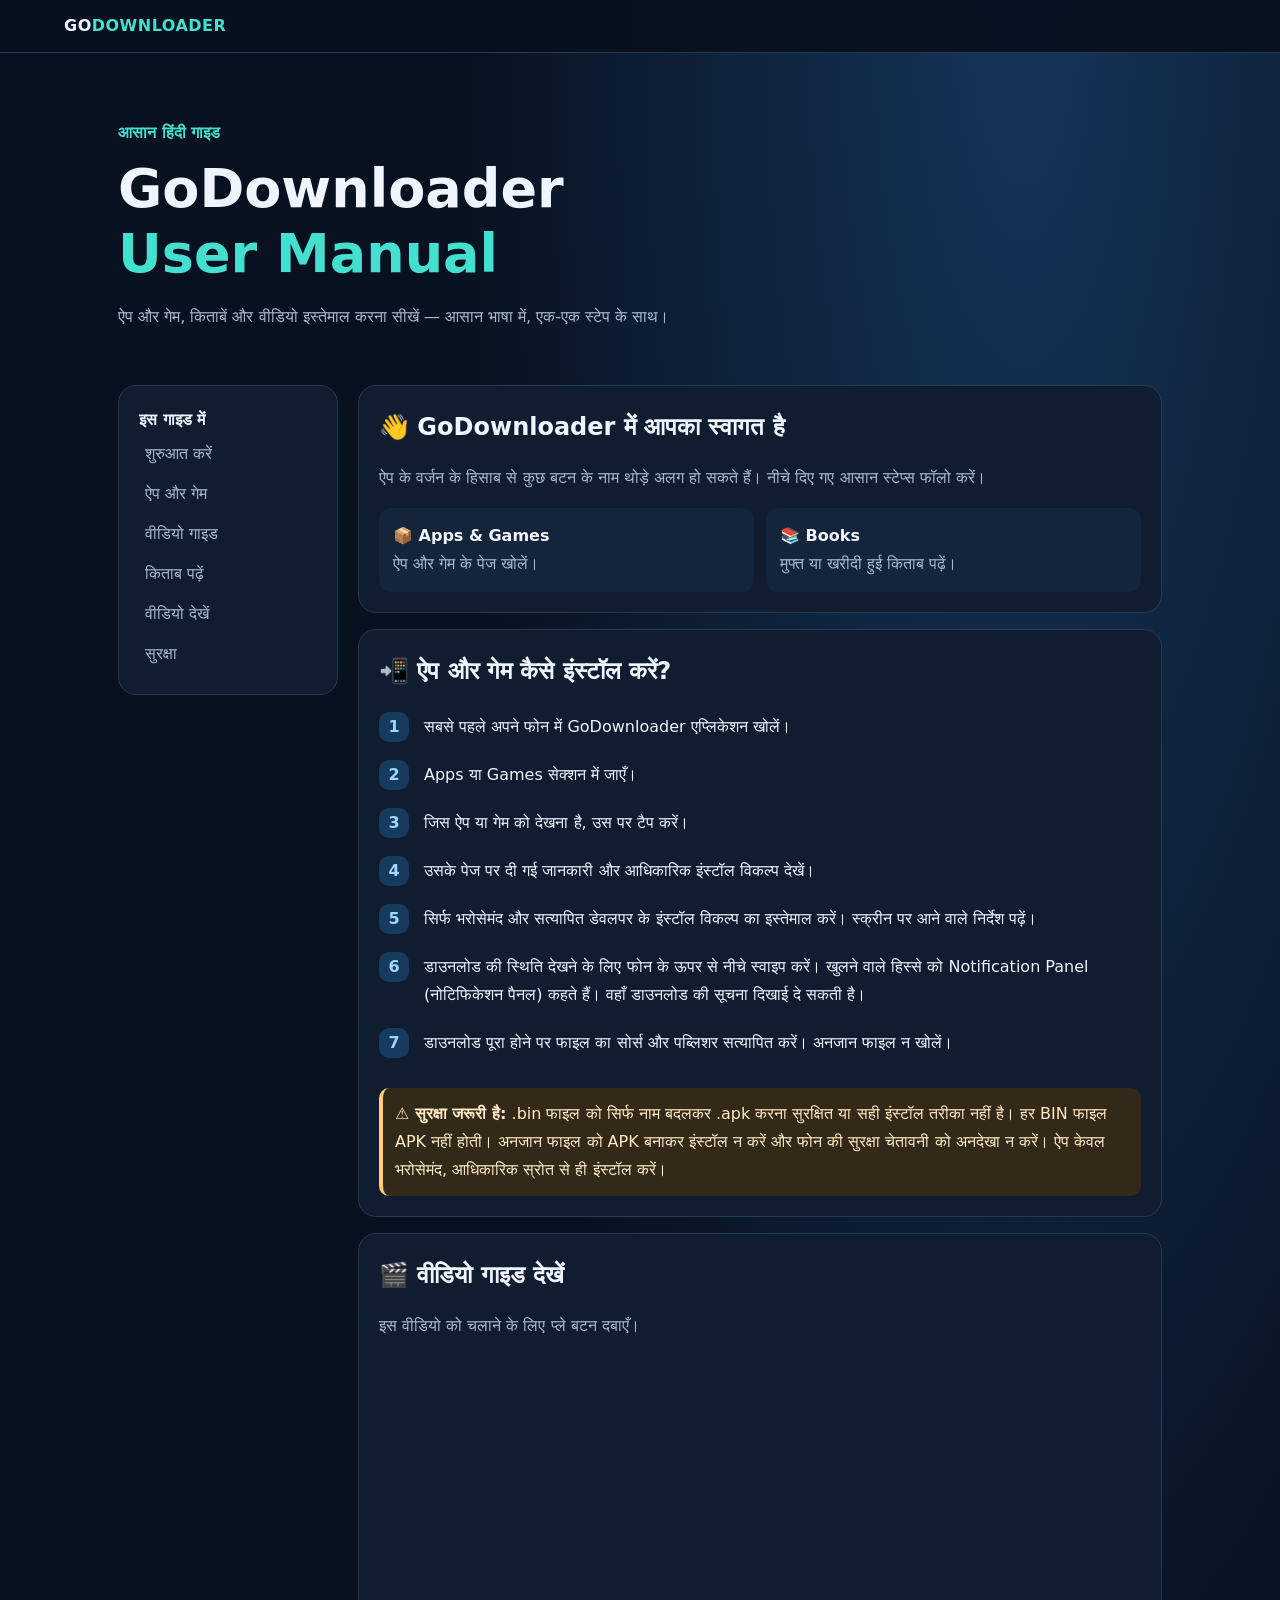
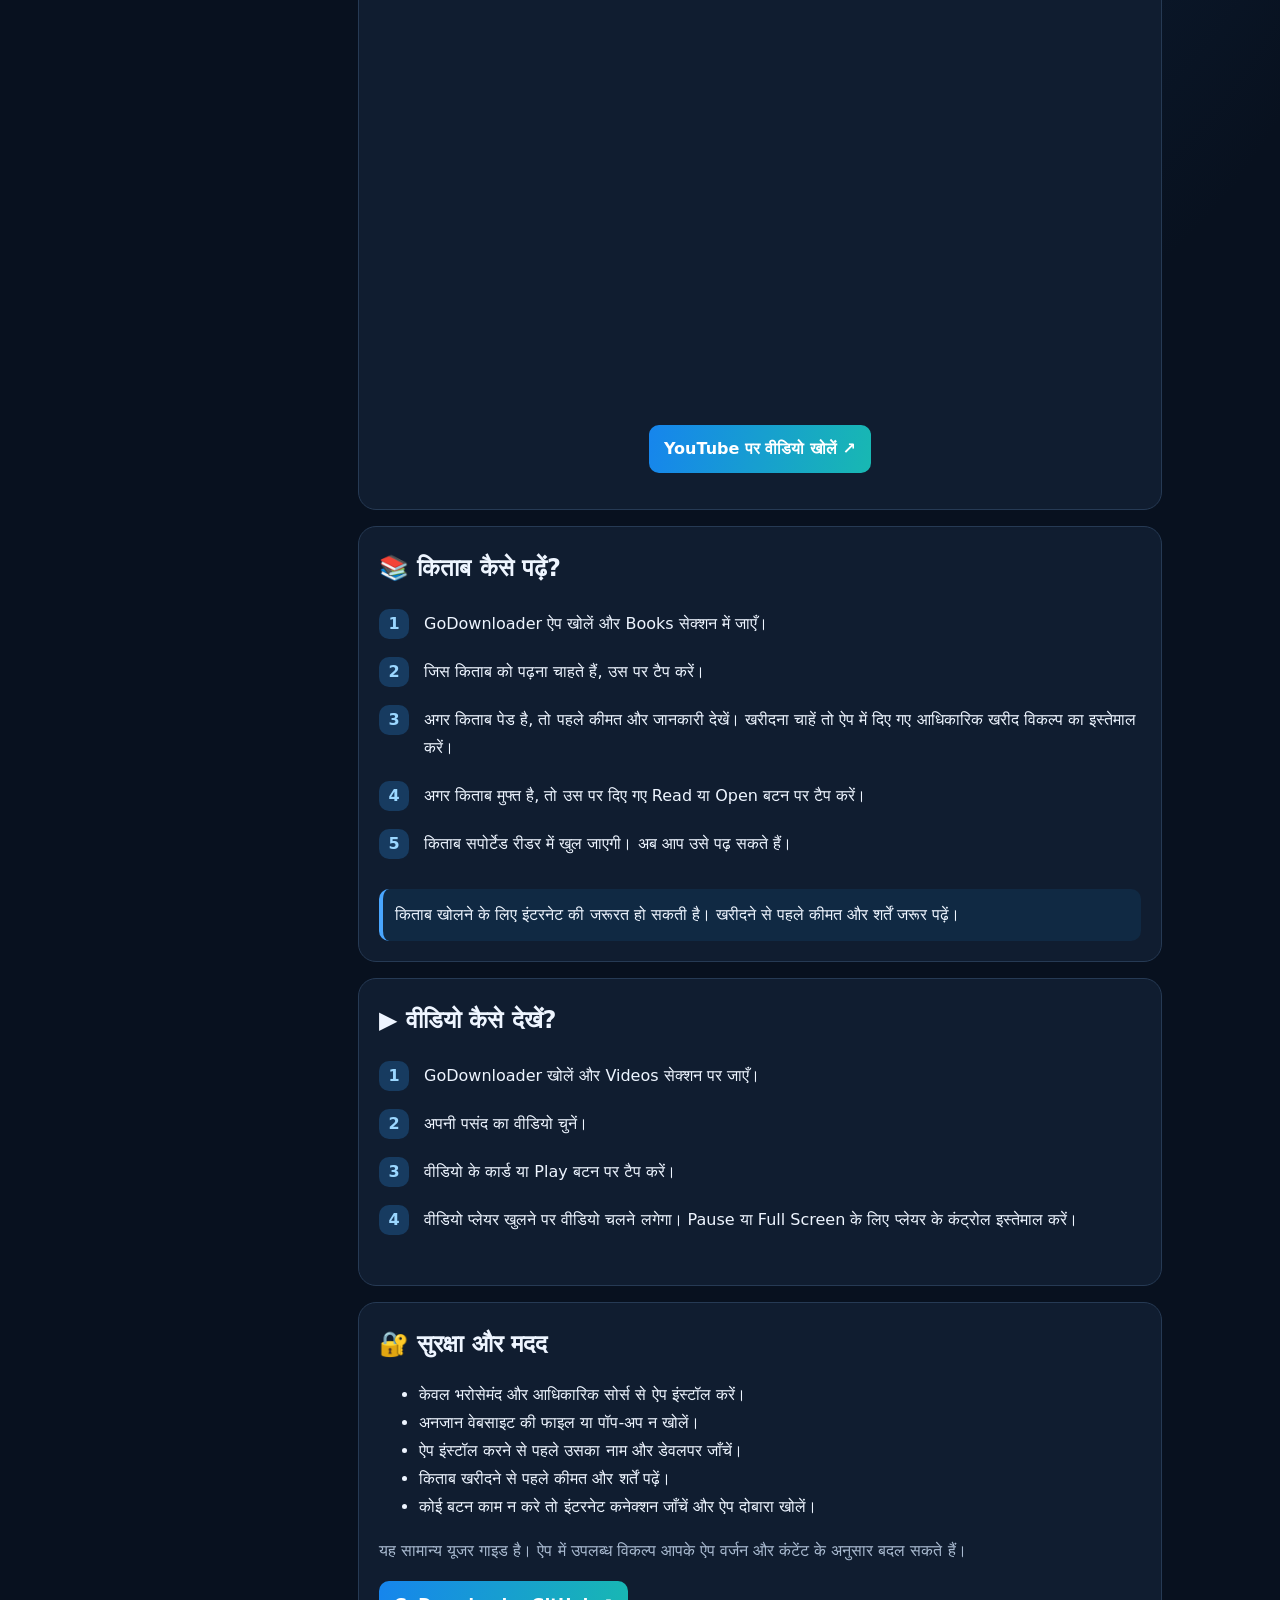
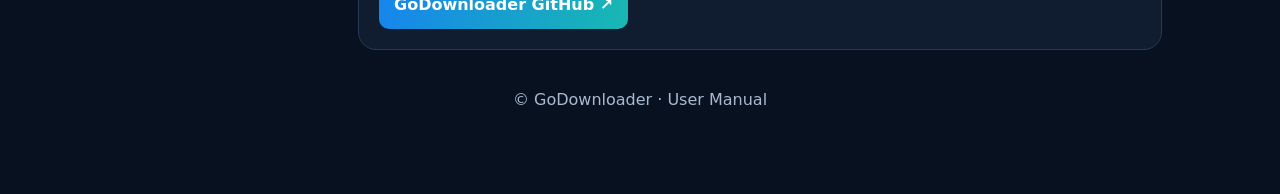
==== user-manual.html @ 9b49cb7e "Add Hindi GoDownloader user manual" ====
<!doctype html><html lang="hi"><head><meta charset="utf-8"><meta name="viewport" content="width=device-width,initial-scale=1"><meta name="theme-color" content="#08111f"><meta name="description" content="GoDownloader का आसान हिंदी यूजर मैनुअल"><title>GoDownloader — User Manual</title><style>
:root{--bg:#08111f;--panel:#101d30;--muted:#a9bad0;--blue:#49a6ff;--cyan:#43e0d0;--line:#263a54}*{box-sizing:border-box}html{scroll-behavior:smooth;scroll-padding-top:75px}body{margin:0;background:radial-gradient(ellipse at 80% 0%,#15355a,transparent 40%),var(--bg);color:#eef5ff;font:16px/1.75 system-ui,"Noto Sans Devanagari",sans-serif}a{color:var(--blue)}header{position:sticky;top:0;background:#08111fee;border-bottom:1px solid var(--line);padding:12px 5%;z-index:3}.brand{font-weight:900;letter-spacing:.5px}.brand span{color:var(--cyan)}.wrap{max-width:1080px;margin:auto;padding:28px 18px 60px}.hero{padding:38px 0}.eyebrow{color:var(--cyan);font-weight:800}.hero h1{font-size:clamp(34px,6vw,54px);line-height:1.2;margin:10px 0}.muted{color:var(--muted)}.layout{display:grid;grid-template-columns:220px 1fr;gap:20px}.side,.card{background:var(--panel);border:1px solid var(--line);border-radius:18px;padding:20px}.side{position:sticky;top:70px;height:max-content}.side a{display:block;padding:6px;text-decoration:none;color:var(--muted)}.card{margin-bottom:16px}.card h2{margin:0 0 12px}.steps{list-style:none;padding:0;counter-reset:n}.steps li{counter-increment:n;padding:5px 0 15px 45px;position:relative}.steps li:before{content:counter(n);position:absolute;left:0;top:4px;background:#173b60;color:#9bd7ff;border-radius:10px;width:30px;height:30px;display:grid;place-items:center;font-weight:bold}.note{background:#102943;border-left:4px solid var(--blue);padding:12px;border-radius:10px}.warning{background:#332918;border-left-color:#ffcf70;color:#ffebc7}.video{width:min(100%,360px);aspect-ratio:9/16;margin:18px auto}.video iframe{width:100%;height:100%;border:0;border-radius:14px}.btn{display:inline-block;background:linear-gradient(100deg,#1685ed,#18b8b2);color:white;text-decoration:none;padding:10px 15px;border-radius:10px;font-weight:750}.grid{display:grid;grid-template-columns:1fr 1fr;gap:12px}.mini{background:#14243a;padding:14px;border-radius:12px}.footer{text-align:center;color:var(--muted);padding:20px}@media(max-width:700px){.layout{grid-template-columns:1fr}.side{position:static;display:grid;grid-template-columns:1fr 1fr}.side b{grid-column:1/-1}.grid{grid-template-columns:1fr}}
</style></head><body><header><div class="brand">GO<span>DOWNLOADER</span></div></header><div class="wrap"><section class="hero"><div class="eyebrow">आसान हिंदी गाइड</div><h1>GoDownloader<br><span style="color:var(--cyan)">User Manual</span></h1><p class="muted">ऐप और गेम, किताबें और वीडियो इस्तेमाल करना सीखें — आसान भाषा में, एक-एक स्टेप के साथ।</p></section><div class="layout"><aside class="side"><b>इस गाइड में</b><a href="#start">शुरुआत करें</a><a href="#apps">ऐप और गेम</a><a href="#video">वीडियो गाइड</a><a href="#books">किताब पढ़ें</a><a href="#watch">वीडियो देखें</a><a href="#safety">सुरक्षा</a></aside><main>
<section class="card" id="start"><h2>👋 GoDownloader में आपका स्वागत है</h2><p class="muted">ऐप के वर्जन के हिसाब से कुछ बटन के नाम थोड़े अलग हो सकते हैं। नीचे दिए गए आसान स्टेप्स फॉलो करें।</p><div class="grid"><div class="mini"><b>📦 Apps & Games</b><div class="muted">ऐप और गेम के पेज खोलें।</div></div><div class="mini"><b>📚 Books</b><div class="muted">मुफ्त या खरीदी हुई किताब पढ़ें।</div></div></div></section>
<section class="card" id="apps"><h2>📲 ऐप और गेम कैसे इंस्टॉल करें?</h2><ol class="steps"><li>सबसे पहले अपने फोन में GoDownloader एप्लिकेशन खोलें।</li><li>Apps या Games सेक्शन में जाएँ।</li><li>जिस ऐप या गेम को देखना है, उस पर टैप करें।</li><li>उसके पेज पर दी गई जानकारी और आधिकारिक इंस्टॉल विकल्प देखें।</li><li>सिर्फ भरोसेमंद और सत्यापित डेवलपर के इंस्टॉल विकल्प का इस्तेमाल करें। स्क्रीन पर आने वाले निर्देश पढ़ें।</li><li>डाउनलोड की स्थिति देखने के लिए फोन के ऊपर से नीचे स्वाइप करें। खुलने वाले हिस्से को Notification Panel (नोटिफिकेशन पैनल) कहते हैं। वहाँ डाउनलोड की सूचना दिखाई दे सकती है।</li><li>डाउनलोड पूरा होने पर फाइल का सोर्स और पब्लिशर सत्यापित करें। अनजान फाइल न खोलें।</li></ol><div class="note warning"><b>⚠️ सुरक्षा जरूरी है:</b> .bin फाइल को सिर्फ नाम बदलकर .apk करना सुरक्षित या सही इंस्टॉल तरीका नहीं है। हर BIN फाइल APK नहीं होती। अनजान फाइल को APK बनाकर इंस्टॉल न करें और फोन की सुरक्षा चेतावनी को अनदेखा न करें। ऐप केवल भरोसेमंद, आधिकारिक स्रोत से ही इंस्टॉल करें।</div></section>
<section class="card" id="video"><h2>🎬 वीडियो गाइड देखें</h2><p class="muted">इस वीडियो को चलाने के लिए प्ले बटन दबाएँ।</p><div class="video"><iframe src="https://www.youtube-nocookie.com/embed/34htQ_sH3i4" title="GoDownloader user guide video" loading="lazy" allow="accelerometer; autoplay; clipboard-write; encrypted-media; gyroscope; picture-in-picture; web-share" allowfullscreen></iframe></div><p style="text-align:center"><a class="btn" href="https://youtube.com/shorts/34htQ_sH3i4?feature=share" target="_blank" rel="noopener">YouTube पर वीडियो खोलें ↗</a></p></section>
<section class="card" id="books"><h2>📚 किताब कैसे पढ़ें?</h2><ol class="steps"><li>GoDownloader ऐप खोलें और Books सेक्शन में जाएँ।</li><li>जिस किताब को पढ़ना चाहते हैं, उस पर टैप करें।</li><li>अगर किताब पेड है, तो पहले कीमत और जानकारी देखें। खरीदना चाहें तो ऐप में दिए गए आधिकारिक खरीद विकल्प का इस्तेमाल करें।</li><li>अगर किताब मुफ्त है, तो उस पर दिए गए Read या Open बटन पर टैप करें।</li><li>किताब सपोर्टेड रीडर में खुल जाएगी। अब आप उसे पढ़ सकते हैं।</li></ol><div class="note">किताब खोलने के लिए इंटरनेट की जरूरत हो सकती है। खरीदने से पहले कीमत और शर्तें जरूर पढ़ें।</div></section>
<section class="card" id="watch"><h2>▶️ वीडियो कैसे देखें?</h2><ol class="steps"><li>GoDownloader खोलें और Videos सेक्शन पर जाएँ।</li><li>अपनी पसंद का वीडियो चुनें।</li><li>वीडियो के कार्ड या Play बटन पर टैप करें।</li><li>वीडियो प्लेयर खुलने पर वीडियो चलने लगेगा। Pause या Full Screen के लिए प्लेयर के कंट्रोल इस्तेमाल करें।</li></ol></section>
<section class="card" id="safety"><h2>🔐 सुरक्षा और मदद</h2><ul><li>केवल भरोसेमंद और आधिकारिक सोर्स से ऐप इंस्टॉल करें।</li><li>अनजान वेबसाइट की फाइल या पॉप-अप न खोलें।</li><li>ऐप इंस्टॉल करने से पहले उसका नाम और डेवलपर जाँचें।</li><li>किताब खरीदने से पहले कीमत और शर्तें पढ़ें।</li><li>कोई बटन काम न करे तो इंटरनेट कनेक्शन जाँचें और ऐप दोबारा खोलें।</li></ul><p class="muted">यह सामान्य यूजर गाइड है। ऐप में उपलब्ध विकल्प आपके ऐप वर्जन और कंटेंट के अनुसार बदल सकते हैं।</p><a class="btn" href="https://github.com/Hjgjggno/GoDownloader-Github.io" target="_blank" rel="noopener">GoDownloader GitHub ↗</a></section></main></div><div class="footer">© GoDownloader · User Manual</div></div></body></html>
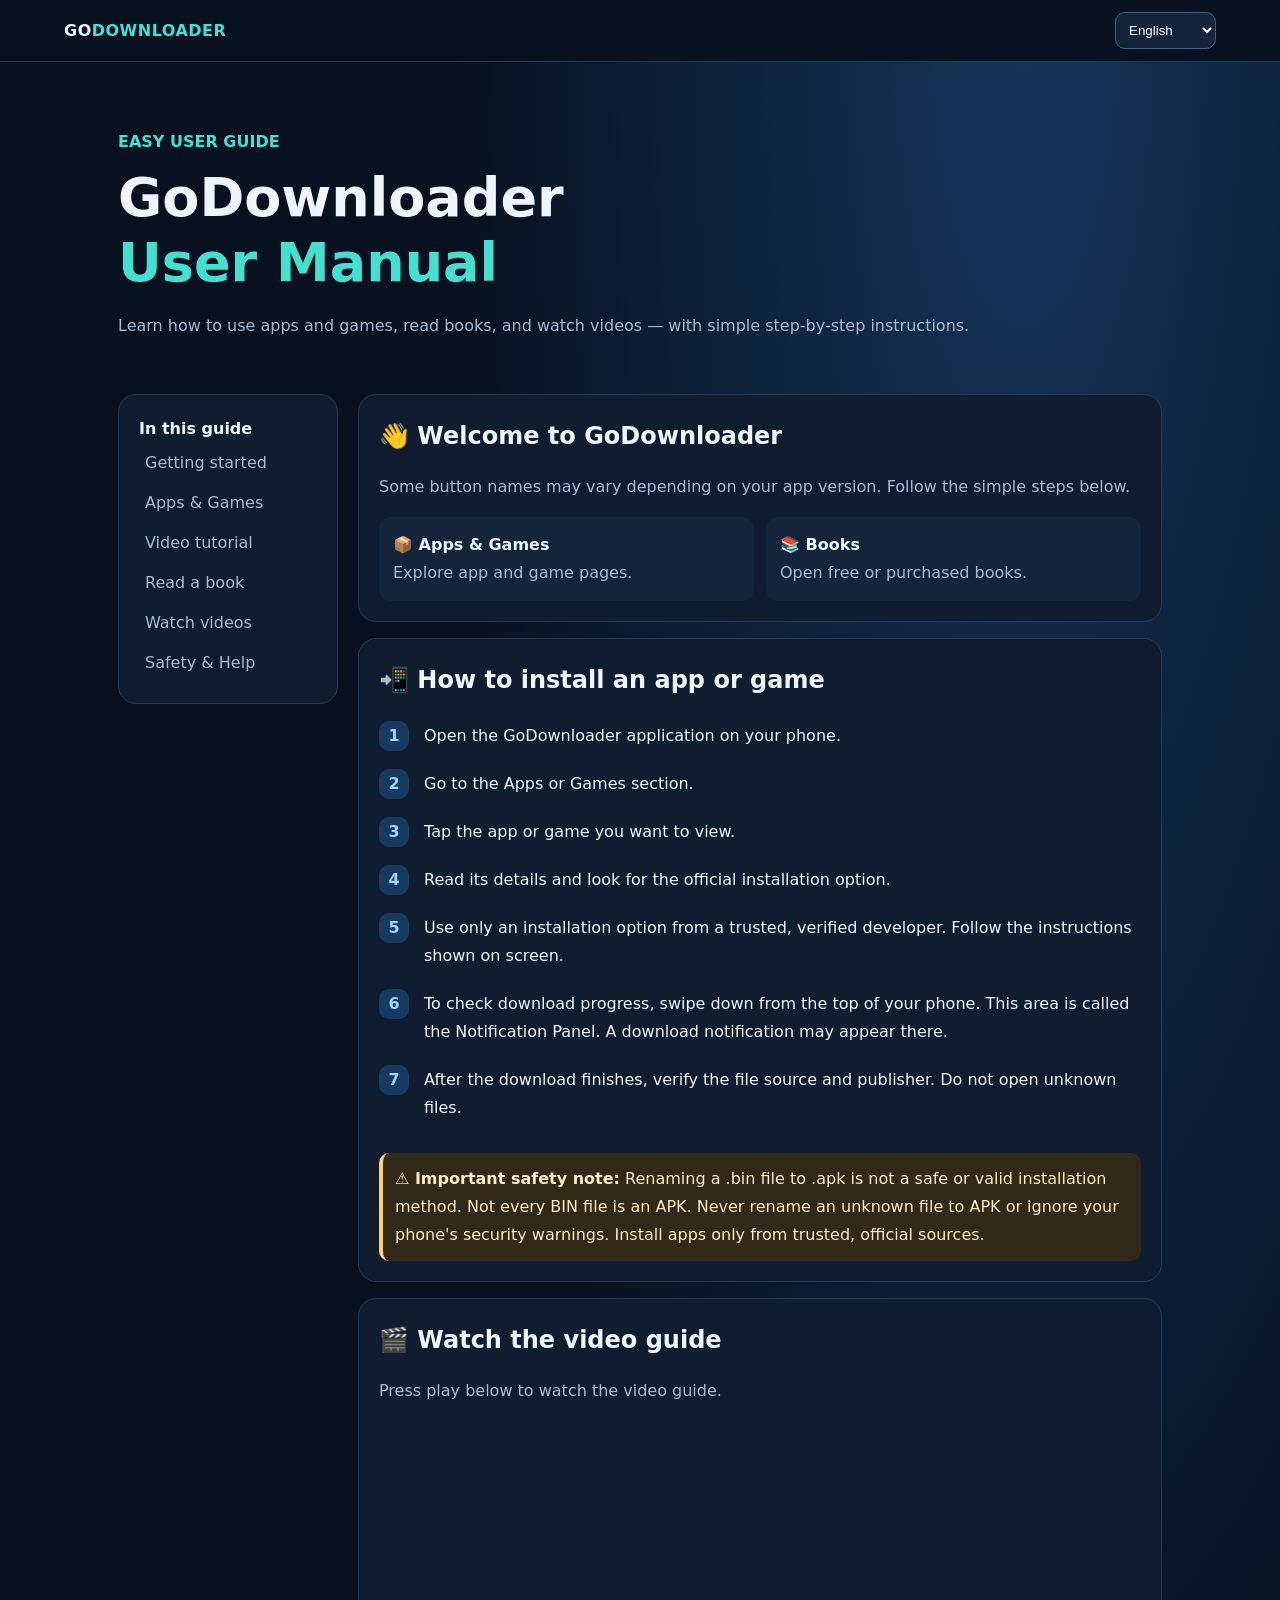
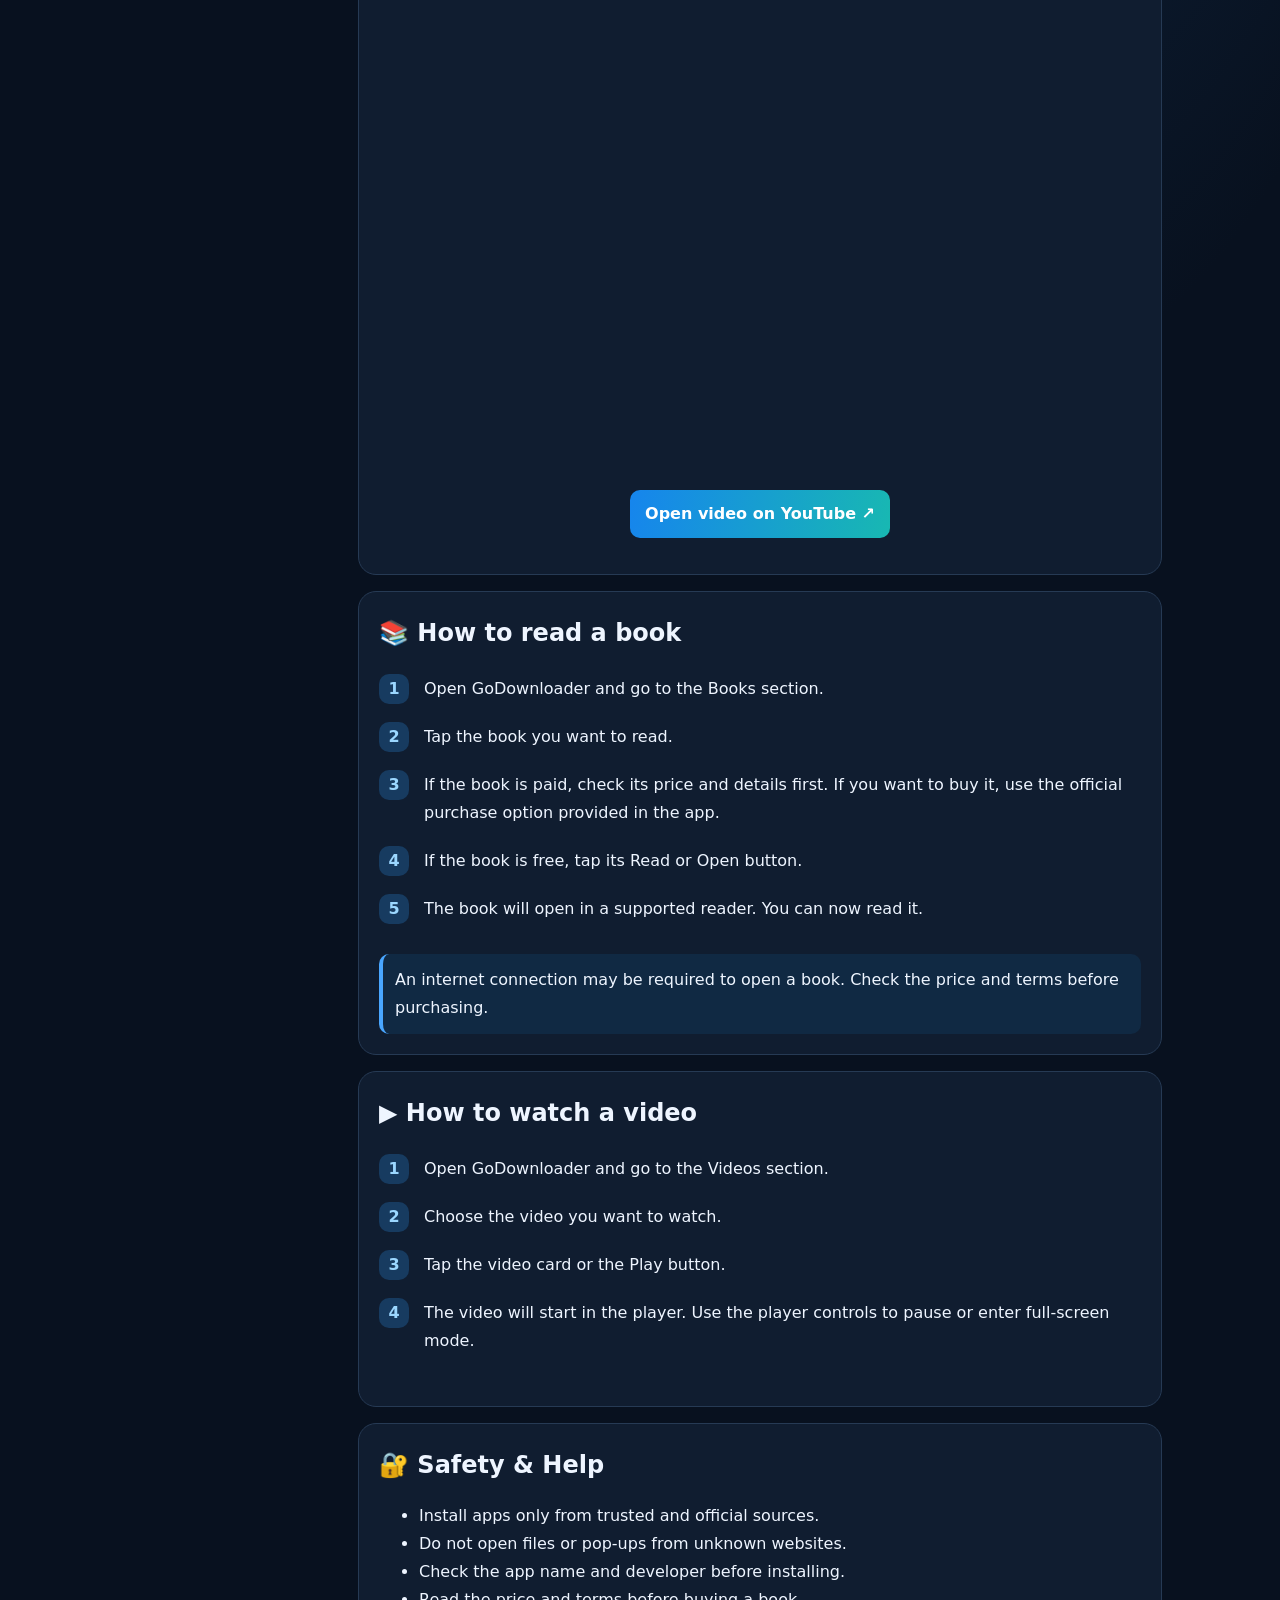
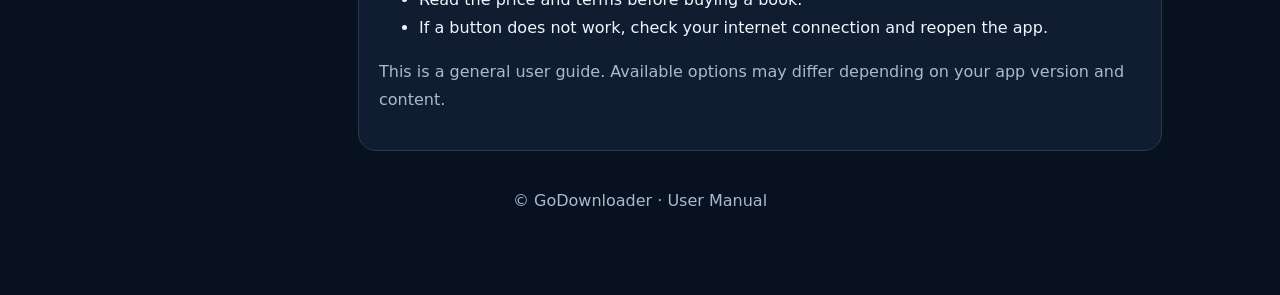
==== commit 42a2622b: "Remove GitHub link and add six-language manual" ====
--- a/user-manual.html
+++ b/user-manual.html
@@ -1,9 +1,28 @@
-<!doctype html><html lang="hi"><head><meta charset="utf-8"><meta name="viewport" content="width=device-width,initial-scale=1"><meta name="theme-color" content="#08111f"><meta name="description" content="GoDownloader का आसान हिंदी यूजर मैनुअल"><title>GoDownloader — User Manual</title><style>
-:root{--bg:#08111f;--panel:#101d30;--muted:#a9bad0;--blue:#49a6ff;--cyan:#43e0d0;--line:#263a54}*{box-sizing:border-box}html{scroll-behavior:smooth;scroll-padding-top:75px}body{margin:0;background:radial-gradient(ellipse at 80% 0%,#15355a,transparent 40%),var(--bg);color:#eef5ff;font:16px/1.75 system-ui,"Noto Sans Devanagari",sans-serif}a{color:var(--blue)}header{position:sticky;top:0;background:#08111fee;border-bottom:1px solid var(--line);padding:12px 5%;z-index:3}.brand{font-weight:900;letter-spacing:.5px}.brand span{color:var(--cyan)}.wrap{max-width:1080px;margin:auto;padding:28px 18px 60px}.hero{padding:38px 0}.eyebrow{color:var(--cyan);font-weight:800}.hero h1{font-size:clamp(34px,6vw,54px);line-height:1.2;margin:10px 0}.muted{color:var(--muted)}.layout{display:grid;grid-template-columns:220px 1fr;gap:20px}.side,.card{background:var(--panel);border:1px solid var(--line);border-radius:18px;padding:20px}.side{position:sticky;top:70px;height:max-content}.side a{display:block;padding:6px;text-decoration:none;color:var(--muted)}.card{margin-bottom:16px}.card h2{margin:0 0 12px}.steps{list-style:none;padding:0;counter-reset:n}.steps li{counter-increment:n;padding:5px 0 15px 45px;position:relative}.steps li:before{content:counter(n);position:absolute;left:0;top:4px;background:#173b60;color:#9bd7ff;border-radius:10px;width:30px;height:30px;display:grid;place-items:center;font-weight:bold}.note{background:#102943;border-left:4px solid var(--blue);padding:12px;border-radius:10px}.warning{background:#332918;border-left-color:#ffcf70;color:#ffebc7}.video{width:min(100%,360px);aspect-ratio:9/16;margin:18px auto}.video iframe{width:100%;height:100%;border:0;border-radius:14px}.btn{display:inline-block;background:linear-gradient(100deg,#1685ed,#18b8b2);color:white;text-decoration:none;padding:10px 15px;border-radius:10px;font-weight:750}.grid{display:grid;grid-template-columns:1fr 1fr;gap:12px}.mini{background:#14243a;padding:14px;border-radius:12px}.footer{text-align:center;color:var(--muted);padding:20px}@media(max-width:700px){.layout{grid-template-columns:1fr}.side{position:static;display:grid;grid-template-columns:1fr 1fr}.side b{grid-column:1/-1}.grid{grid-template-columns:1fr}}
-</style></head><body><header><div class="brand">GO<span>DOWNLOADER</span></div></header><div class="wrap"><section class="hero"><div class="eyebrow">आसान हिंदी गाइड</div><h1>GoDownloader<br><span style="color:var(--cyan)">User Manual</span></h1><p class="muted">ऐप और गेम, किताबें और वीडियो इस्तेमाल करना सीखें — आसान भाषा में, एक-एक स्टेप के साथ।</p></section><div class="layout"><aside class="side"><b>इस गाइड में</b><a href="#start">शुरुआत करें</a><a href="#apps">ऐप और गेम</a><a href="#video">वीडियो गाइड</a><a href="#books">किताब पढ़ें</a><a href="#watch">वीडियो देखें</a><a href="#safety">सुरक्षा</a></aside><main>
-<section class="card" id="start"><h2>👋 GoDownloader में आपका स्वागत है</h2><p class="muted">ऐप के वर्जन के हिसाब से कुछ बटन के नाम थोड़े अलग हो सकते हैं। नीचे दिए गए आसान स्टेप्स फॉलो करें।</p><div class="grid"><div class="mini"><b>📦 Apps & Games</b><div class="muted">ऐप और गेम के पेज खोलें।</div></div><div class="mini"><b>📚 Books</b><div class="muted">मुफ्त या खरीदी हुई किताब पढ़ें।</div></div></div></section>
-<section class="card" id="apps"><h2>📲 ऐप और गेम कैसे इंस्टॉल करें?</h2><ol class="steps"><li>सबसे पहले अपने फोन में GoDownloader एप्लिकेशन खोलें।</li><li>Apps या Games सेक्शन में जाएँ।</li><li>जिस ऐप या गेम को देखना है, उस पर टैप करें।</li><li>उसके पेज पर दी गई जानकारी और आधिकारिक इंस्टॉल विकल्प देखें।</li><li>सिर्फ भरोसेमंद और सत्यापित डेवलपर के इंस्टॉल विकल्प का इस्तेमाल करें। स्क्रीन पर आने वाले निर्देश पढ़ें।</li><li>डाउनलोड की स्थिति देखने के लिए फोन के ऊपर से नीचे स्वाइप करें। खुलने वाले हिस्से को Notification Panel (नोटिफिकेशन पैनल) कहते हैं। वहाँ डाउनलोड की सूचना दिखाई दे सकती है।</li><li>डाउनलोड पूरा होने पर फाइल का सोर्स और पब्लिशर सत्यापित करें। अनजान फाइल न खोलें।</li></ol><div class="note warning"><b>⚠️ सुरक्षा जरूरी है:</b> .bin फाइल को सिर्फ नाम बदलकर .apk करना सुरक्षित या सही इंस्टॉल तरीका नहीं है। हर BIN फाइल APK नहीं होती। अनजान फाइल को APK बनाकर इंस्टॉल न करें और फोन की सुरक्षा चेतावनी को अनदेखा न करें। ऐप केवल भरोसेमंद, आधिकारिक स्रोत से ही इंस्टॉल करें।</div></section>
-<section class="card" id="video"><h2>🎬 वीडियो गाइड देखें</h2><p class="muted">इस वीडियो को चलाने के लिए प्ले बटन दबाएँ।</p><div class="video"><iframe src="https://www.youtube-nocookie.com/embed/34htQ_sH3i4" title="GoDownloader user guide video" loading="lazy" allow="accelerometer; autoplay; clipboard-write; encrypted-media; gyroscope; picture-in-picture; web-share" allowfullscreen></iframe></div><p style="text-align:center"><a class="btn" href="https://youtube.com/shorts/34htQ_sH3i4?feature=share" target="_blank" rel="noopener">YouTube पर वीडियो खोलें ↗</a></p></section>
-<section class="card" id="books"><h2>📚 किताब कैसे पढ़ें?</h2><ol class="steps"><li>GoDownloader ऐप खोलें और Books सेक्शन में जाएँ।</li><li>जिस किताब को पढ़ना चाहते हैं, उस पर टैप करें।</li><li>अगर किताब पेड है, तो पहले कीमत और जानकारी देखें। खरीदना चाहें तो ऐप में दिए गए आधिकारिक खरीद विकल्प का इस्तेमाल करें।</li><li>अगर किताब मुफ्त है, तो उस पर दिए गए Read या Open बटन पर टैप करें।</li><li>किताब सपोर्टेड रीडर में खुल जाएगी। अब आप उसे पढ़ सकते हैं।</li></ol><div class="note">किताब खोलने के लिए इंटरनेट की जरूरत हो सकती है। खरीदने से पहले कीमत और शर्तें जरूर पढ़ें।</div></section>
-<section class="card" id="watch"><h2>▶️ वीडियो कैसे देखें?</h2><ol class="steps"><li>GoDownloader खोलें और Videos सेक्शन पर जाएँ।</li><li>अपनी पसंद का वीडियो चुनें।</li><li>वीडियो के कार्ड या Play बटन पर टैप करें।</li><li>वीडियो प्लेयर खुलने पर वीडियो चलने लगेगा। Pause या Full Screen के लिए प्लेयर के कंट्रोल इस्तेमाल करें।</li></ol></section>
-<section class="card" id="safety"><h2>🔐 सुरक्षा और मदद</h2><ul><li>केवल भरोसेमंद और आधिकारिक सोर्स से ऐप इंस्टॉल करें।</li><li>अनजान वेबसाइट की फाइल या पॉप-अप न खोलें।</li><li>ऐप इंस्टॉल करने से पहले उसका नाम और डेवलपर जाँचें।</li><li>किताब खरीदने से पहले कीमत और शर्तें पढ़ें।</li><li>कोई बटन काम न करे तो इंटरनेट कनेक्शन जाँचें और ऐप दोबारा खोलें।</li></ul><p class="muted">यह सामान्य यूजर गाइड है। ऐप में उपलब्ध विकल्प आपके ऐप वर्जन और कंटेंट के अनुसार बदल सकते हैं।</p><a class="btn" href="https://github.com/Hjgjggno/GoDownloader-Github.io" target="_blank" rel="noopener">GoDownloader GitHub ↗</a></section></main></div><div class="footer">© GoDownloader · User Manual</div></div></body></html>+<!doctype html>
+<html lang="en"><head><meta charset="utf-8"><meta name="viewport" content="width=device-width,initial-scale=1"><meta name="theme-color" content="#08111f"><meta name="description" content="GoDownloader user manual in six languages"><title>GoDownloader — User Manual</title>
+<style>
+:root{--bg:#08111f;--panel:#101d30;--muted:#a9bad0;--blue:#49a6ff;--cyan:#43e0d0;--line:#263a54}*{box-sizing:border-box}html{scroll-behavior:smooth;scroll-padding-top:80px}body{margin:0;background:radial-gradient(ellipse at 80% 0%,#15355a,transparent 40%),var(--bg);color:#eef5ff;font:16px/1.75 system-ui,"Noto Sans Devanagari",sans-serif}a{color:var(--blue)}header{position:sticky;top:0;background:#08111fee;border-bottom:1px solid var(--line);padding:12px 5%;z-index:3;display:flex;justify-content:space-between;align-items:center;gap:12px}.brand{font-weight:900;letter-spacing:.5px}.brand span{color:var(--cyan)}select{background:#14243a;color:white;border:1px solid #42617e;border-radius:10px;padding:9px;max-width:48%}.wrap{max-width:1080px;margin:auto;padding:28px 18px 60px}.hero{padding:38px 0}.eyebrow{color:var(--cyan);font-weight:800}.hero h1{font-size:clamp(34px,6vw,54px);line-height:1.2;margin:10px 0}.muted{color:var(--muted)}.layout{display:grid;grid-template-columns:220px 1fr;gap:20px}.side,.card{background:var(--panel);border:1px solid var(--line);border-radius:18px;padding:20px}.side{position:sticky;top:75px;height:max-content}.side a{display:block;padding:6px;text-decoration:none;color:var(--muted)}.card{margin-bottom:16px}.card h2{margin:0 0 12px}.steps{list-style:none;padding:0;counter-reset:n}.steps li{counter-increment:n;padding:5px 0 15px 45px;position:relative}.steps li:before{content:counter(n);position:absolute;left:0;top:4px;background:#173b60;color:#9bd7ff;border-radius:10px;width:30px;height:30px;display:grid;place-items:center;font-weight:bold}.note{background:#102943;border-left:4px solid var(--blue);padding:12px;border-radius:10px}.warning{background:#332918;border-left-color:#ffcf70;color:#ffebc7}.video{width:min(100%,360px);aspect-ratio:9/16;margin:18px auto}.video iframe{width:100%;height:100%;border:0;border-radius:14px}.btn{display:inline-block;background:linear-gradient(100deg,#1685ed,#18b8b2);color:white;text-decoration:none;padding:10px 15px;border-radius:10px;font-weight:750}.grid{display:grid;grid-template-columns:1fr 1fr;gap:12px}.mini{background:#14243a;padding:14px;border-radius:12px}.footer{text-align:center;color:var(--muted);padding:20px}@media(max-width:700px){.layout{grid-template-columns:1fr}.side{position:static;display:grid;grid-template-columns:1fr 1fr}.side b{grid-column:1/-1}.grid{grid-template-columns:1fr}}
+</style></head><body>
+<header><div class="brand">GO<span>DOWNLOADER</span></div><select id="language" aria-label="Choose language"><option value="en">English</option><option value="hi">हिन्दी</option><option value="ar">العربية</option><option value="zh">中文</option><option value="pt">Português</option><option value="es">Español</option></select></header>
+<div class="wrap"><section class="hero"><div class="eyebrow" data-i="eyebrow">EASY USER GUIDE</div><h1>GoDownloader<br><span style="color:var(--cyan)">User Manual</span></h1><p class="muted" data-i="intro">Learn how to use apps and games, read books, and watch videos — with simple step-by-step instructions.</p></section>
+<div class="layout"><aside class="side"><b data-i="contents">In this guide</b><a href="#start" data-i="navStart">Getting started</a><a href="#apps" data-i="navApps">Apps & Games</a><a href="#video" data-i="navVideo">Video tutorial</a><a href="#books" data-i="navBooks">Read a book</a><a href="#watch" data-i="navWatch">Watch videos</a><a href="#safety" data-i="navSafety">Safety & Help</a></aside><main>
+<section class="card" id="start"><h2 data-i="welcome">👋 Welcome to GoDownloader</h2><p class="muted" data-i="welcomeText">Some button names may vary depending on your app version. Follow the simple steps below.</p><div class="grid"><div class="mini"><b>📦 Apps & Games</b><div class="muted" data-i="appsShort">Explore app and game pages.</div></div><div class="mini"><b>📚 Books</b><div class="muted" data-i="booksShort">Open free or purchased books.</div></div></div></section>
+<section class="card" id="apps"><h2 data-i="appsTitle">📲 How to install an app or game</h2><ol class="steps"><li data-i="a1">Open the GoDownloader application on your phone.</li><li data-i="a2">Go to the Apps or Games section.</li><li data-i="a3">Tap the app or game you want to view.</li><li data-i="a4">Read its details and look for the official installation option.</li><li data-i="a5">Use only an installation option from a trusted, verified developer. Follow the instructions shown on screen.</li><li data-i="a6">To check download progress, swipe down from the top of your phone. This area is called the Notification Panel. A download notification may appear there.</li><li data-i="a7">After the download finishes, verify the file source and publisher. Do not open unknown files.</li></ol><div class="note warning"><b data-i="warningTitle">⚠️ Important safety note:</b> <span data-i="warningText">Renaming a .bin file to .apk is not a safe or valid installation method. Not every BIN file is an APK. Never rename an unknown file to APK or ignore your phone's security warnings. Install apps only from trusted, official sources.</span></div></section>
+<section class="card" id="video"><h2 data-i="videoTitle">🎬 Watch the video guide</h2><p class="muted" data-i="videoText">Press play below to watch the video guide.</p><div class="video"><iframe src="https://www.youtube-nocookie.com/embed/34htQ_sH3i4" title="GoDownloader user guide video" loading="lazy" allow="accelerometer; autoplay; clipboard-write; encrypted-media; gyroscope; picture-in-picture; web-share" allowfullscreen></iframe></div><p style="text-align:center"><a class="btn" href="https://youtube.com/shorts/34htQ_sH3i4?feature=share" target="_blank" rel="noopener" data-i="youtube">Open video on YouTube ↗</a></p></section>
+<section class="card" id="books"><h2 data-i="booksTitle">📚 How to read a book</h2><ol class="steps"><li data-i="b1">Open GoDownloader and go to the Books section.</li><li data-i="b2">Tap the book you want to read.</li><li data-i="b3">If the book is paid, check its price and details first. If you want to buy it, use the official purchase option provided in the app.</li><li data-i="b4">If the book is free, tap its Read or Open button.</li><li data-i="b5">The book will open in a supported reader. You can now read it.</li></ol><div class="note" data-i="bookNote">An internet connection may be required to open a book. Check the price and terms before purchasing.</div></section>
+<section class="card" id="watch"><h2 data-i="watchTitle">▶️ How to watch a video</h2><ol class="steps"><li data-i="w1">Open GoDownloader and go to the Videos section.</li><li data-i="w2">Choose the video you want to watch.</li><li data-i="w3">Tap the video card or the Play button.</li><li data-i="w4">The video will start in the player. Use the player controls to pause or enter full-screen mode.</li></ol></section>
+<section class="card" id="safety"><h2 data-i="safetyTitle">🔐 Safety & Help</h2><ul><li data-i="s1">Install apps only from trusted and official sources.</li><li data-i="s2">Do not open files or pop-ups from unknown websites.</li><li data-i="s3">Check the app name and developer before installing.</li><li data-i="s4">Read the price and terms before buying a book.</li><li data-i="s5">If a button does not work, check your internet connection and reopen the app.</li></ul><p class="muted" data-i="disclaimer">This is a general user guide. Available options may differ depending on your app version and content.</p></section>
+</main></div><div class="footer">© GoDownloader · <span data-i="footer">User Manual</span></div></div>
+<script>
+const translations={
+en:{eyebrow:"EASY USER GUIDE",intro:"Learn how to use apps and games, read books, and watch videos — with simple step-by-step instructions.",contents:"In this guide",navStart:"Getting started",navApps:"Apps & Games",navVideo:"Video tutorial",navBooks:"Read a book",navWatch:"Watch videos",navSafety:"Safety & Help",welcome:"👋 Welcome to GoDownloader",welcomeText:"Some button names may vary depending on your app version. Follow the simple steps below.",appsShort:"Explore app and game pages.",booksShort:"Open free or purchased books.",appsTitle:"📲 How to install an app or game",a1:"Open the GoDownloader application on your phone.",a2:"Go to the Apps or Games section.",a3:"Tap the app or game you want to view.",a4:"Read its details and look for the official installation option.",a5:"Use only an installation option from a trusted, verified developer. Follow the instructions shown on screen.",a6:"To check download progress, swipe down from the top of your phone. This area is called the Notification Panel. A download notification may appear there.",a7:"After the download finishes, verify the file source and publisher. Do not open unknown files.",warningTitle:"⚠️ Important safety note:",warningText:"Renaming a .bin file to .apk is not a safe or valid installation method. Not every BIN file is an APK. Never rename an unknown file to APK or ignore your phone's security warnings. Install apps only from trusted, official sources.",videoTitle:"🎬 Watch the video guide",videoText:"Press play below to watch the video guide.",youtube:"Open video on YouTube ↗",booksTitle:"📚 How to read a book",b1:"Open GoDownloader and go to the Books section.",b2:"Tap the book you want to read.",b3:"If the book is paid, check its price and details first. If you want to buy it, use the official purchase option provided in the app.",b4:"If the book is free, tap its Read or Open button.",b5:"The book will open in a supported reader. You can now read it.",bookNote:"An internet connection may be required to open a book. Check the price and terms before purchasing.",watchTitle:"▶️ How to watch a video",w1:"Open GoDownloader and go to the Videos section.",w2:"Choose the video you want to watch.",w3:"Tap the video card or the Play button.",w4:"The video will start in the player. Use the player controls to pause or enter full-screen mode.",safetyTitle:"🔐 Safety & Help",s1:"Install apps only from trusted and official sources.",s2:"Do not open files or pop-ups from unknown websites.",s3:"Check the app name and developer before installing.",s4:"Read the price and terms before buying a book.",s5:"If a button does not work, check your internet connection and reopen the app.",disclaimer:"This is a general user guide. Available options may differ depending on your app version and content.",footer:"User Manual"},
+hi:{eyebrow:"आसान यूजर गाइड",intro:"ऐप और गेम इस्तेमाल करना, किताबें पढ़ना और वीडियो देखना सीखें — आसान स्टेप्स में।",contents:"इस गाइड में",navStart:"शुरुआत करें",navApps:"ऐप और गेम",navVideo:"वीडियो गाइड",navBooks:"किताब पढ़ें",navWatch:"वीडियो देखें",navSafety:"सुरक्षा और मदद",welcome:"👋 GoDownloader में आपका स्वागत है",welcomeText:"आपके ऐप के वर्जन के हिसाब से कुछ बटन के नाम अलग हो सकते हैं। नीचे दिए गए स्टेप्स फॉलो करें।",appsShort:"ऐप और गेम के पेज देखें।",booksShort:"मुफ्त या खरीदी हुई किताब खोलें।",appsTitle:"📲 ऐप या गेम कैसे इंस्टॉल करें",a1:"अपने फोन में GoDownloader ऐप खोलें।",a2:"Apps या Games सेक्शन में जाएँ।",a3:"जिस ऐप या गेम को देखना है, उस पर टैप करें।",a4:"उसकी जानकारी पढ़ें और आधिकारिक इंस्टॉल विकल्प देखें।",a5:"सिर्फ भरोसेमंद और सत्यापित डेवलपर का इंस्टॉल विकल्प इस्तेमाल करें। स्क्रीन पर दिए निर्देश पढ़ें।",a6:"डाउनलोड देखने के लिए फोन के ऊपर से नीचे स्वाइप करें। इसे Notification Panel (नोटिफिकेशन पैनल) कहते हैं। वहाँ डाउनलोड की सूचना दिख सकती है।",a7:"डाउनलोड पूरा होने पर फाइल का सोर्स और पब्लिशर जाँचें। अनजान फाइल न खोलें।",warningTitle:"⚠️ जरूरी सुरक्षा बात:",warningText:".bin फाइल का नाम बदलकर .apk करना सुरक्षित या सही तरीका नहीं है। हर BIN फाइल APK नहीं होती। अनजान फाइल को APK न बनाएँ और फोन की सुरक्षा चेतावनी को अनदेखा न करें। ऐप केवल भरोसेमंद आधिकारिक सोर्स से इंस्टॉल करें।",videoTitle:"🎬 वीडियो गाइड देखें",videoText:"वीडियो देखने के लिए नीचे प्ले दबाएँ।",youtube:"YouTube पर वीडियो खोलें ↗",booksTitle:"📚 किताब कैसे पढ़ें",b1:"GoDownloader खोलें और Books सेक्शन में जाएँ।",b2:"जिस किताब को पढ़ना है, उस पर टैप करें।",b3:"अगर किताब पेड है, तो पहले उसकी कीमत और जानकारी देखें। खरीदना हो तो ऐप में दिए आधिकारिक खरीद विकल्प का इस्तेमाल करें।",b4:"अगर किताब मुफ्त है, तो Read या Open बटन दबाएँ।",b5:"किताब सपोर्टेड रीडर में खुल जाएगी। अब आप उसे पढ़ सकते हैं।",bookNote:"किताब खोलने के लिए इंटरनेट की जरूरत हो सकती है। खरीदने से पहले कीमत और शर्तें पढ़ें।",watchTitle:"▶️ वीडियो कैसे देखें",w1:"GoDownloader खोलें और Videos सेक्शन में जाएँ।",w2:"अपनी पसंद का वीडियो चुनें।",w3:"वीडियो कार्ड या Play बटन दबाएँ।",w4:"वीडियो प्लेयर में चलने लगेगा। Pause या Full Screen के लिए प्लेयर के बटन इस्तेमाल करें।",safetyTitle:"🔐 सुरक्षा और मदद",s1:"ऐप केवल भरोसेमंद और आधिकारिक सोर्स से इंस्टॉल करें।",s2:"अनजान वेबसाइट की फाइल या पॉप-अप न खोलें।",s3:"इंस्टॉल करने से पहले ऐप का नाम और डेवलपर जाँचें।",s4:"किताब खरीदने से पहले कीमत और शर्तें पढ़ें।",s5:"कोई बटन काम न करे तो इंटरनेट जाँचें और ऐप दोबारा खोलें।",disclaimer:"यह सामान्य यूजर गाइड है। आपके ऐप वर्जन और कंटेंट के हिसाब से विकल्प अलग हो सकते हैं।",footer:"यूजर मैनुअल"},
+ar:{eyebrow:"دليل استخدام سهل",intro:"تعرّف على كيفية استخدام التطبيقات والألعاب وقراءة الكتب ومشاهدة الفيديوهات — بخطوات بسيطة.",contents:"محتويات الدليل",navStart:"البدء",navApps:"التطبيقات والألعاب",navVideo:"شرح بالفيديو",navBooks:"قراءة كتاب",navWatch:"مشاهدة الفيديوهات",navSafety:"السلامة والمساعدة",welcome:"👋 مرحبًا بك في GoDownloader",welcomeText:"قد تختلف أسماء بعض الأزرار حسب إصدار التطبيق. اتبع الخطوات البسيطة أدناه.",appsShort:"تصفّح صفحات التطبيقات والألعاب.",booksShort:"افتح الكتب المجانية أو المشتراة.",appsTitle:"📲 كيفية تثبيت تطبيق أو لعبة",a1:"افتح تطبيق GoDownloader على هاتفك.",a2:"انتقل إلى قسم Apps أو Games.",a3:"اضغط على التطبيق أو اللعبة التي تريد عرضها.",a4:"اقرأ التفاصيل وابحث عن خيار التثبيت الرسمي.",a5:"استخدم فقط خيار تثبيت من مطوّر موثوق وتم التحقق منه، واتبع التعليمات الظاهرة.",a6:"لمتابعة التنزيل، اسحب من أعلى الشاشة إلى أسفلها. تسمى هذه المنطقة لوحة الإشعارات، وقد يظهر فيها إشعار التنزيل.",a7:"بعد اكتمال التنزيل، تحقق من مصدر الملف وناشره. لا تفتح الملفات المجهولة.",warningTitle:"⚠️ تنبيه مهم للسلامة:",warningText:"تغيير امتداد ملف .bin إلى .apk ليس طريقة تثبيت آمنة أو صحيحة. ليست كل ملفات BIN ملفات APK. لا تغيّر امتداد ملف مجهول ولا تتجاهل تحذيرات أمان الهاتف. ثبّت التطبيقات من مصادر رسمية وموثوقة فقط.",videoTitle:"🎬 شاهد دليل الفيديو",videoText:"اضغط على التشغيل أدناه لمشاهدة الفيديو.",youtube:"افتح الفيديو على YouTube ↗",booksTitle:"📚 كيفية قراءة كتاب",b1:"افتح GoDownloader وانتقل إلى قسم Books.",b2:"اضغط على الكتاب الذي تريد قراءته.",b3:"إذا كان الكتاب مدفوعًا، فتحقق من السعر والتفاصيل أولًا. استخدم خيار الشراء الرسمي داخل التطبيق إذا أردت شراءه.",b4:"إذا كان الكتاب مجانيًا، اضغط على Read أو Open.",b5:"سيفتح الكتاب في قارئ مدعوم ويمكنك البدء بالقراءة.",bookNote:"قد تحتاج إلى اتصال بالإنترنت لفتح الكتاب. تحقق من السعر والشروط قبل الشراء.",watchTitle:"▶️ كيفية مشاهدة فيديو",w1:"افتح GoDownloader وانتقل إلى قسم Videos.",w2:"اختر الفيديو الذي تريد مشاهدته.",w3:"اضغط على بطاقة الفيديو أو زر Play.",w4:"سيبدأ الفيديو في المشغّل. استخدم أدوات التحكم للإيقاف المؤقت أو ملء الشاشة.",safetyTitle:"🔐 السلامة والمساعدة",s1:"ثبّت التطبيقات من مصادر رسمية وموثوقة فقط.",s2:"لا تفتح ملفات أو نوافذ منبثقة من مواقع مجهولة.",s3:"تحقق من اسم التطبيق والمطوّر قبل التثبيت.",s4:"اقرأ السعر والشروط قبل شراء كتاب.",s5:"إذا لم يعمل زر، فتحقق من اتصال الإنترنت وأعد فتح التطبيق.",disclaimer:"هذا دليل استخدام عام. قد تختلف الخيارات حسب إصدار التطبيق والمحتوى.",footer:"دليل المستخدم"},
+zh:{eyebrow:"简单使用指南",intro:"通过简单步骤，学习如何使用应用和游戏、阅读书籍以及观看视频。",contents:"指南目录",navStart:"开始使用",navApps:"应用和游戏",navVideo:"视频教程",navBooks:"阅读书籍",navWatch:"观看视频",navSafety:"安全与帮助",welcome:"👋 欢迎使用 GoDownloader",welcomeText:"根据应用版本不同，部分按钮名称可能略有差异。请按照以下步骤操作。",appsShort:"浏览应用和游戏页面。",booksShort:"打开免费或已购买的书籍。",appsTitle:"📲 如何安装应用或游戏",a1:"在手机上打开 GoDownloader 应用。",a2:"进入 Apps 或 Games（应用或游戏）栏目。",a3:"点击你想查看的应用或游戏。",a4:"阅读详情，并查找官方安装选项。",a5:"只使用可信且经过验证的开发者提供的安装选项，并按照屏幕提示操作。",a6:"要查看下载进度，请从手机屏幕顶部向下滑动。这里称为通知面板，可能会显示下载通知。",a7:"下载完成后，请核实文件来源和发布者。不要打开未知文件。",warningTitle:"⚠️ 重要安全提示：",warningText:"仅将 .bin 文件重命名为 .apk 并不是安全或正确的安装方法。并非所有 BIN 文件都是 APK。不要将未知文件改名为 APK，也不要忽略手机的安全警告。请只从可信的官方来源安装应用。",videoTitle:"🎬 观看视频指南",videoText:"点击下方播放按钮观看视频指南。",youtube:"在 YouTube 上打开视频 ↗",booksTitle:"📚 如何阅读书籍",b1:"打开 GoDownloader 并进入 Books（书籍）栏目。",b2:"点击你想阅读的书籍。",b3:"如果书籍需要付费，请先查看价格和详情。购买时请使用应用内提供的官方购买选项。",b4:"如果书籍免费，请点击 Read 或 Open 按钮。",b5:"书籍将在兼容的阅读器中打开，现在可以开始阅读。",bookNote:"打开书籍可能需要网络连接。购买前请查看价格和条款。",watchTitle:"▶️ 如何观看视频",w1:"打开 GoDownloader 并进入 Videos（视频）栏目。",w2:"选择你想观看的视频。",w3:"点击视频卡片或 Play（播放）按钮。",w4:"视频将在播放器中开始播放。使用播放器控件暂停或切换全屏。",safetyTitle:"🔐 安全与帮助",s1:"只从可信和官方来源安装应用。",s2:"不要打开未知网站提供的文件或弹窗。",s3:"安装前请检查应用名称和开发者。",s4:"购买书籍前请阅读价格和条款。",s5:"如果按钮无法使用，请检查网络连接并重新打开应用。",disclaimer:"本指南仅供一般使用参考。具体选项可能因应用版本和内容而异。",footer:"用户手册"},
+pt:{eyebrow:"GUIA FÁCIL DO USUÁRIO",intro:"Aprenda a usar aplicativos e jogos, ler livros e assistir a vídeos — com instruções simples, passo a passo.",contents:"Neste guia",navStart:"Começar",navApps:"Aplicativos e jogos",navVideo:"Tutorial em vídeo",navBooks:"Ler um livro",navWatch:"Assistir a vídeos",navSafety:"Segurança e ajuda",welcome:"👋 Bem-vindo ao GoDownloader",welcomeText:"Alguns nomes de botões podem variar conforme a versão do aplicativo. Siga os passos abaixo.",appsShort:"Explore páginas de aplicativos e jogos.",booksShort:"Abra livros gratuitos ou comprados.",appsTitle:"📲 Como instalar um aplicativo ou jogo",a1:"Abra o aplicativo GoDownloader no seu telefone.",a2:"Acesse a seção Apps ou Games.",a3:"Toque no aplicativo ou jogo que deseja consultar.",a4:"Leia os detalhes e procure a opção oficial de instalação.",a5:"Use apenas uma opção de instalação de um desenvolvedor confiável e verificado. Siga as instruções na tela.",a6:"Para verificar o download, deslize de cima para baixo na tela do telefone. Essa área é o Painel de notificações e pode mostrar o aviso de download.",a7:"Quando o download terminar, verifique a origem do arquivo e o publicador. Não abra arquivos desconhecidos.",warningTitle:"⚠️ Aviso importante de segurança:",warningText:"Renomear um arquivo .bin para .apk não é um método de instalação seguro ou válido. Nem todo arquivo BIN é um APK. Não renomeie arquivos desconhecidos para APK nem ignore os avisos de segurança do telefone. Instale aplicativos somente de fontes oficiais e confiáveis.",videoTitle:"🎬 Assista ao guia em vídeo",videoText:"Pressione play abaixo para assistir ao vídeo.",youtube:"Abrir vídeo no YouTube ↗",booksTitle:"📚 Como ler um livro",b1:"Abra o GoDownloader e acesse a seção Books.",b2:"Toque no livro que deseja ler.",b3:"Se o livro for pago, confira primeiro o preço e os detalhes. Para comprar, use a opção oficial disponível no aplicativo.",b4:"Se o livro for gratuito, toque no botão Read ou Open.",b5:"O livro será aberto em um leitor compatível. Agora você pode ler.",bookNote:"Pode ser necessária uma conexão com a internet para abrir um livro. Confira o preço e as condições antes de comprar.",watchTitle:"▶️ Como assistir a um vídeo",w1:"Abra o GoDownloader e acesse a seção Videos.",w2:"Escolha o vídeo que deseja assistir.",w3:"Toque no cartão do vídeo ou no botão Play.",w4:"O vídeo começará no player. Use os controles para pausar ou ativar a tela cheia.",safetyTitle:"🔐 Segurança e ajuda",s1:"Instale aplicativos somente de fontes oficiais e confiáveis.",s2:"Não abra arquivos ou janelas pop-up de sites desconhecidos.",s3:"Confira o nome do aplicativo e o desenvolvedor antes de instalar.",s4:"Leia o preço e as condições antes de comprar um livro.",s5:"Se um botão não funcionar, verifique a conexão com a internet e reabra o aplicativo.",disclaimer:"Este é um guia geral. As opções disponíveis podem variar conforme a versão do aplicativo e o conteúdo.",footer:"Manual do usuário"},
+es:{eyebrow:"GUÍA FÁCIL DE USUARIO",intro:"Aprende a usar aplicaciones y juegos, leer libros y ver vídeos con instrucciones sencillas paso a paso.",contents:"En esta guía",navStart:"Primeros pasos",navApps:"Aplicaciones y juegos",navVideo:"Vídeo tutorial",navBooks:"Leer un libro",navWatch:"Ver vídeos",navSafety:"Seguridad y ayuda",welcome:"👋 Te damos la bienvenida a GoDownloader",welcomeText:"Algunos nombres de botones pueden variar según la versión de la aplicación. Sigue estos pasos.",appsShort:"Explora las páginas de aplicaciones y juegos.",booksShort:"Abre libros gratuitos o comprados.",appsTitle:"📲 Cómo instalar una aplicación o un juego",a1:"Abre la aplicación GoDownloader en tu teléfono.",a2:"Entra en la sección Apps o Games.",a3:"Pulsa la aplicación o el juego que quieras consultar.",a4:"Lee sus detalles y busca la opción oficial de instalación.",a5:"Utiliza únicamente una opción de instalación de un desarrollador de confianza y verificado. Sigue las instrucciones en pantalla.",a6:"Para comprobar la descarga, desliza hacia abajo desde la parte superior del teléfono. Esta zona se llama Panel de notificaciones y puede mostrar el aviso de descarga.",a7:"Cuando termine la descarga, verifica el origen del archivo y su editor. No abras archivos desconocidos.",warningTitle:"⚠️ Aviso importante de seguridad:",warningText:"Cambiar el nombre de un archivo .bin a .apk no es un método de instalación seguro ni válido. No todos los archivos BIN son APK. No cambies archivos desconocidos a APK ni ignores las alertas de seguridad del teléfono. Instala aplicaciones solo desde fuentes oficiales y fiables.",videoTitle:"🎬 Mira la guía en vídeo",videoText:"Pulsa reproducir para ver el vídeo.",youtube:"Abrir vídeo en YouTube ↗",booksTitle:"📚 Cómo leer un libro",b1:"Abre GoDownloader y entra en la sección Books.",b2:"Pulsa el libro que quieres leer.",b3:"Si el libro es de pago, consulta primero el precio y los detalles. Para comprarlo, utiliza la opción oficial disponible en la aplicación.",b4:"Si el libro es gratis, pulsa el botón Read u Open.",b5:"El libro se abrirá en un lector compatible. Ya puedes leerlo.",bookNote:"Es posible que necesites conexión a internet para abrir un libro. Consulta el precio y las condiciones antes de comprarlo.",watchTitle:"▶️ Cómo ver un vídeo",w1:"Abre GoDownloader y entra en la sección Videos.",w2:"Elige el vídeo que quieres ver.",w3:"Pulsa la tarjeta del vídeo o el botón Play.",w4:"El vídeo comenzará en el reproductor. Usa sus controles para pausarlo o activar la pantalla completa.",safetyTitle:"🔐 Seguridad y ayuda",s1:"Instala aplicaciones solo desde fuentes oficiales y fiables.",s2:"No abras archivos ni ventanas emergentes de sitios desconocidos.",s3:"Comprueba el nombre de la aplicación y el desarrollador antes de instalarla.",s4:"Lee el precio y las condiciones antes de comprar un libro.",s5:"Si un botón no funciona, comprueba tu conexión a internet y vuelve a abrir la aplicación.",disclaimer:"Esta es una guía general. Las opciones pueden variar según la versión de la aplicación y el contenido.",footer:"Manual de usuario"}
+};
+const language=document.getElementById("language");
+function setLanguage(code){const t=translations[code]||translations.en;document.documentElement.lang=code;document.documentElement.dir=code==="ar"?"rtl":"ltr";document.querySelectorAll("[data-i]").forEach(el=>{const key=el.getAttribute("data-i");if(t[key])el.textContent=t[key]});}
+language.addEventListener("change",e=>setLanguage(e.target.value));setLanguage("en");
+</script></body></html>
